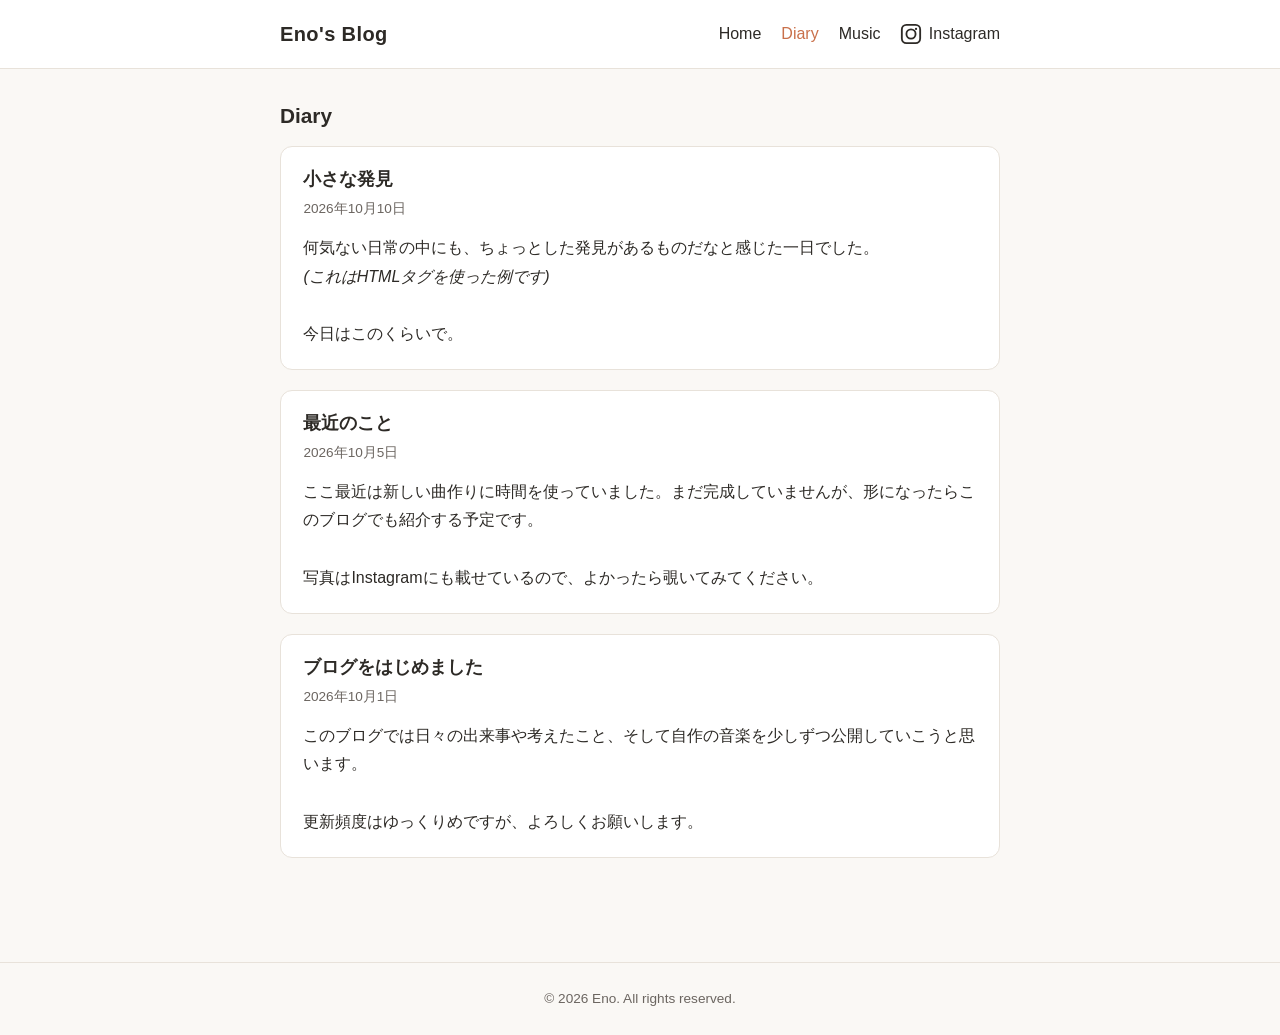
==== diary.html @ d47a3990 "Add static personal blog (diary + music) for GitHub Pages Co-authored-by: Copilot App <223556219+Cop" ====
<!DOCTYPE html>
<html lang="ja">
<head>
<meta charset="UTF-8" />
<meta name="viewport" content="width=device-width, initial-scale=1.0" />
<title>Diary | Eno's Blog</title>
<meta name="description" content="日々の日記の一覧です。" />
<link rel="stylesheet" href="style.css" />
</head>
<body>
<header class="site-header">
  <div class="header-inner">
    <a href="index.html" class="site-logo">Eno's Blog</a>
    <nav class="main-nav">
      <a href="index.html">Home</a>
      <a href="diary.html" class="active">Diary</a>
      <a href="music.html">Music</a>
      <a
        class="instagram-link"
        href="https://www.instagram.com/eno9341/"
        target="_blank"
        rel="noopener noreferrer"
        aria-label="Instagram"
      >
        <svg viewBox="0 0 24 24" fill="none" xmlns="http://www.w3.org/2000/svg" aria-hidden="true">
          <rect x="2" y="2" width="20" height="20" rx="5" stroke="currentColor" stroke-width="2"/>
          <circle cx="12" cy="12" r="5" stroke="currentColor" stroke-width="2"/>
          <circle cx="17.5" cy="6.5" r="1.2" fill="currentColor"/>
        </svg>
        <span>Instagram</span>
      </a>
    </nav>
  </div>
</header>

<main>
  <section>
    <div class="section-header">
      <h2>Diary</h2>
    </div>
    <div class="card-list" id="diary-list">
      <p class="state-message">読み込み中...</p>
    </div>
  </section>
</main>

<footer class="site-footer">
  &copy; <span id="year"></span> Eno. All rights reserved.
</footer>

<script>
  document.getElementById("year").textContent = new Date().getFullYear();
</script>
<script src="js/diary.js"></script>
</body>
</html>
---- style.css ----
/* =========================================
   個人ブログ 共通スタイルシート
   ========================================= */

:root {
  --color-bg: #faf8f5;
  --color-surface: #ffffff;
  --color-text: #2d2a26;
  --color-muted: #6b6560;
  --color-accent: #c9704a;
  --color-accent-dark: #a85c3a;
  --color-border: #e8e2da;
  --max-width: 760px;
  --radius: 12px;
}

* {
  box-sizing: border-box;
}

html {
  scroll-behavior: smooth;
}

body {
  margin: 0;
  font-family: "Hiragino Sans", "Yu Gothic", "Helvetica Neue", Arial, sans-serif;
  background: var(--color-bg);
  color: var(--color-text);
  line-height: 1.8;
  -webkit-font-smoothing: antialiased;
}

a {
  color: var(--color-accent);
  text-decoration: none;
}

a:hover {
  text-decoration: underline;
}

img, svg {
  max-width: 100%;
}

/* ---------- Header ---------- */

.site-header {
  background: var(--color-surface);
  border-bottom: 1px solid var(--color-border);
  position: sticky;
  top: 0;
  z-index: 10;
}

.header-inner {
  max-width: var(--max-width);
  margin: 0 auto;
  padding: 1rem 1.25rem;
  display: flex;
  align-items: center;
  justify-content: space-between;
  flex-wrap: wrap;
  gap: 0.75rem;
}

.site-logo {
  font-size: 1.25rem;
  font-weight: 700;
  color: var(--color-text);
  text-decoration: none;
  letter-spacing: 0.02em;
}

.site-logo:hover {
  text-decoration: none;
  color: var(--color-accent);
}

.main-nav {
  display: flex;
  align-items: center;
  gap: 1.25rem;
  flex-wrap: wrap;
}

.main-nav a {
  color: var(--color-text);
  font-weight: 500;
}

.main-nav a.active,
.main-nav a:hover {
  color: var(--color-accent);
}

.instagram-link {
  display: inline-flex;
  align-items: center;
  gap: 0.4rem;
  color: var(--color-text);
  font-weight: 600;
}

.instagram-link svg {
  width: 22px;
  height: 22px;
  display: block;
}

.instagram-link:hover {
  color: var(--color-accent);
  text-decoration: none;
}

/* ---------- Layout ---------- */

main {
  max-width: var(--max-width);
  margin: 0 auto;
  padding: 2rem 1.25rem 4rem;
}

section {
  margin-bottom: 2.5rem;
}

h1, h2, h3 {
  line-height: 1.4;
}

/* ---------- Hero / Profile ---------- */

.hero {
  display: flex;
  flex-direction: column;
  gap: 1rem;
  padding: 2rem 0 1rem;
  border-bottom: 1px solid var(--color-border);
  margin-bottom: 2rem;
}

.hero h1 {
  font-size: 1.9rem;
  margin: 0;
}

.hero p {
  color: var(--color-muted);
  margin: 0;
}

.hero .instagram-cta {
  display: inline-flex;
  align-items: center;
  gap: 0.5rem;
  align-self: flex-start;
  background: var(--color-accent);
  color: #fff;
  padding: 0.6rem 1.1rem;
  border-radius: 999px;
  font-weight: 600;
  transition: background 0.15s ease;
}

.hero .instagram-cta svg {
  width: 20px;
  height: 20px;
}

.hero .instagram-cta:hover {
  background: var(--color-accent-dark);
  text-decoration: none;
}

/* ---------- Section headers ---------- */

.section-header {
  display: flex;
  align-items: baseline;
  justify-content: space-between;
  margin-bottom: 1rem;
}

.section-header h2 {
  margin: 0;
  font-size: 1.3rem;
}

.section-header a {
  font-size: 0.9rem;
  white-space: nowrap;
}

/* ---------- Cards (diary / music previews) ---------- */

.card-list {
  display: flex;
  flex-direction: column;
  gap: 1.25rem;
}

.card {
  background: var(--color-surface);
  border: 1px solid var(--color-border);
  border-radius: var(--radius);
  padding: 1.25rem 1.4rem;
}

.card h3 {
  margin: 0 0 0.35rem;
  font-size: 1.1rem;
}

.card .meta {
  color: var(--color-muted);
  font-size: 0.85rem;
  margin-bottom: 0.75rem;
}

.card .body {
  white-space: normal;
}

.card .excerpt {
  color: var(--color-muted);
}

/* ---------- Music tracks ---------- */

.track {
  background: var(--color-surface);
  border: 1px solid var(--color-border);
  border-radius: var(--radius);
  padding: 1.25rem 1.4rem;
}

.track h3 {
  margin: 0 0 0.25rem;
}

.track .meta {
  color: var(--color-muted);
  font-size: 0.85rem;
  margin-bottom: 0.9rem;
}

.track audio {
  width: 100%;
}

.track .embed-wrapper {
  position: relative;
  width: 100%;
  border-radius: 8px;
  overflow: hidden;
}

.track .embed-wrapper iframe {
  width: 100%;
  border: 0;
  display: block;
}

/* ---------- Loading / empty states ---------- */

.state-message {
  color: var(--color-muted);
  font-style: italic;
}

/* ---------- Footer ---------- */

.site-footer {
  border-top: 1px solid var(--color-border);
  padding: 1.5rem 1.25rem;
  text-align: center;
  color: var(--color-muted);
  font-size: 0.85rem;
}

/* ---------- Responsive ---------- */

@media (max-width: 600px) {
  .header-inner {
    flex-direction: column;
    align-items: flex-start;
  }

  .main-nav {
    width: 100%;
    justify-content: space-between;
  }

  .hero h1 {
    font-size: 1.5rem;
  }

  main {
    padding: 1.5rem 1rem 3rem;
  }
}
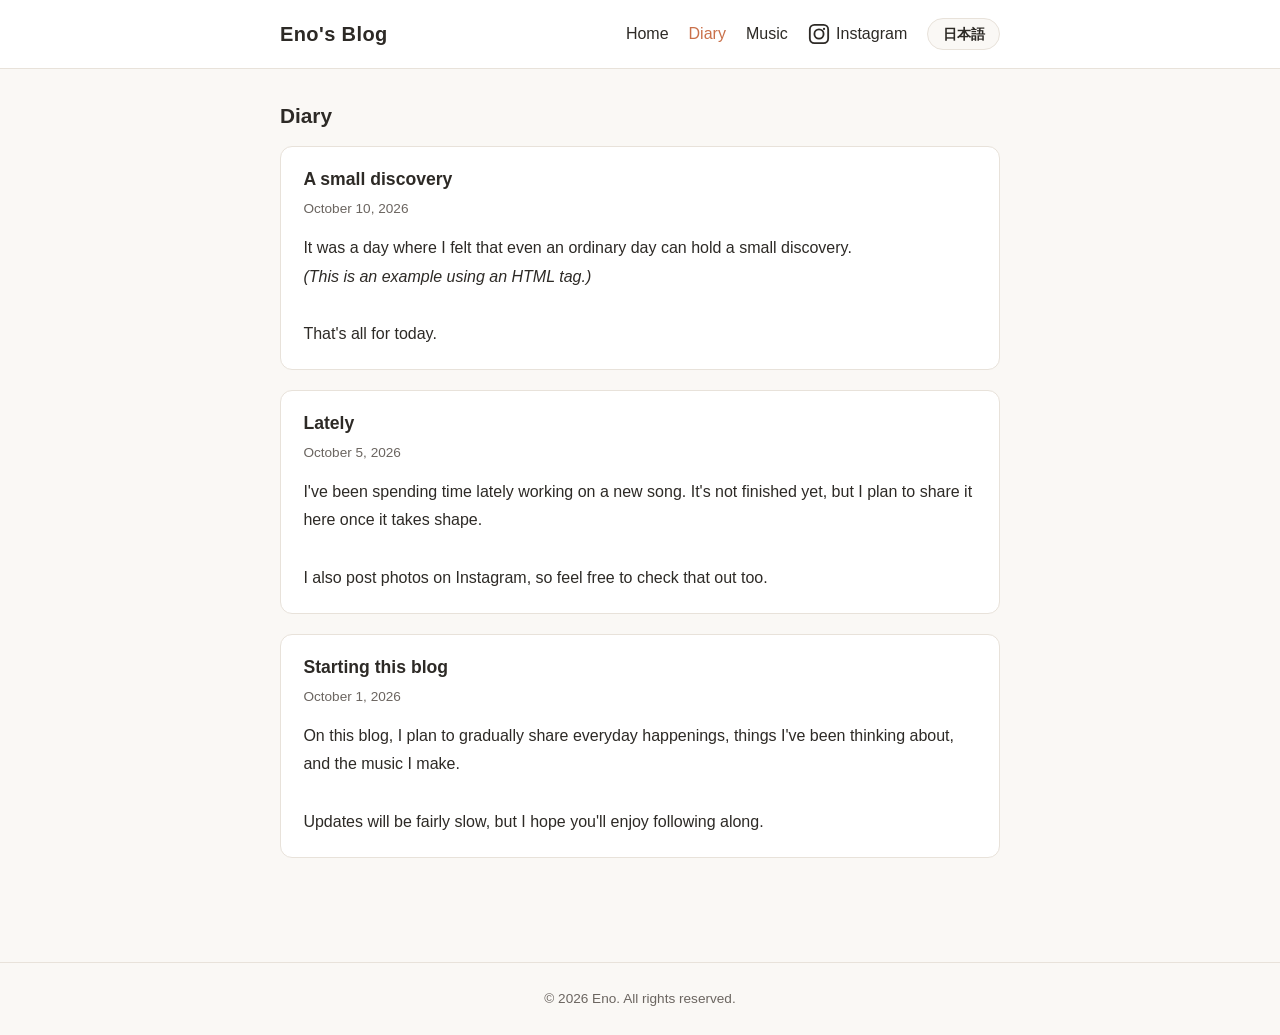
==== commit 024d2aa5: "サイトを日英バイリンガル対応にする - js/i18n.js を新規追加し、UI文言の辞書(ja/en)と言語判定・切り替えロジックを実装 - localStorage に選択言語を保存し、次回訪問時" ====
--- a/diary.html
+++ b/diary.html
@@ -7,14 +7,14 @@
 <meta name="description" content="日々の日記の一覧です。" />
 <link rel="stylesheet" href="style.css" />
 </head>
-<body>
+<body data-i18n-title="title.diary" data-i18n-description="meta.description.diary">
 <header class="site-header">
   <div class="header-inner">
     <a href="index.html" class="site-logo">Eno's Blog</a>
     <nav class="main-nav">
-      <a href="index.html">Home</a>
-      <a href="diary.html" class="active">Diary</a>
-      <a href="music.html">Music</a>
+      <a href="index.html" data-i18n="nav.home">Home</a>
+      <a href="diary.html" class="active" data-i18n="nav.diary">Diary</a>
+      <a href="music.html" data-i18n="nav.music">Music</a>
       <a
         class="instagram-link"
         href="https://www.instagram.com/eno9341/"
@@ -27,8 +27,9 @@
           <circle cx="12" cy="12" r="5" stroke="currentColor" stroke-width="2"/>
           <circle cx="17.5" cy="6.5" r="1.2" fill="currentColor"/>
         </svg>
-        <span>Instagram</span>
+        <span data-i18n="nav.instagram">Instagram</span>
       </a>
+      <button type="button" id="lang-toggle" class="lang-toggle">English</button>
     </nav>
   </div>
 </header>
@@ -36,21 +37,22 @@
 <main>
   <section>
     <div class="section-header">
-      <h2>Diary</h2>
+      <h2 data-i18n="page.diary.title">Diary</h2>
     </div>
     <div class="card-list" id="diary-list">
-      <p class="state-message">読み込み中...</p>
+      <p class="state-message" data-i18n="state.loading">読み込み中...</p>
     </div>
   </section>
 </main>
 
 <footer class="site-footer">
-  &copy; <span id="year"></span> Eno. All rights reserved.
+  &copy; <span id="year"></span> Eno. <span data-i18n="footer.rights">All rights reserved.</span>
 </footer>
 
 <script>
   document.getElementById("year").textContent = new Date().getFullYear();
 </script>
+<script src="js/i18n.js"></script>
 <script src="js/diary.js"></script>
 </body>
 </html>
--- a/style.css
+++ b/style.css
@@ -112,6 +112,24 @@
 .instagram-link:hover {
   color: var(--color-accent);
   text-decoration: none;
+}
+
+.lang-toggle {
+  font-family: inherit;
+  font-size: 0.9rem;
+  font-weight: 600;
+  color: var(--color-text);
+  background: var(--color-bg);
+  border: 1px solid var(--color-border);
+  border-radius: 999px;
+  padding: 0.35rem 0.9rem;
+  cursor: pointer;
+  transition: color 0.15s ease, border-color 0.15s ease;
+}
+
+.lang-toggle:hover {
+  color: var(--color-accent);
+  border-color: var(--color-accent);
 }
 
 /* ---------- Layout ---------- */
